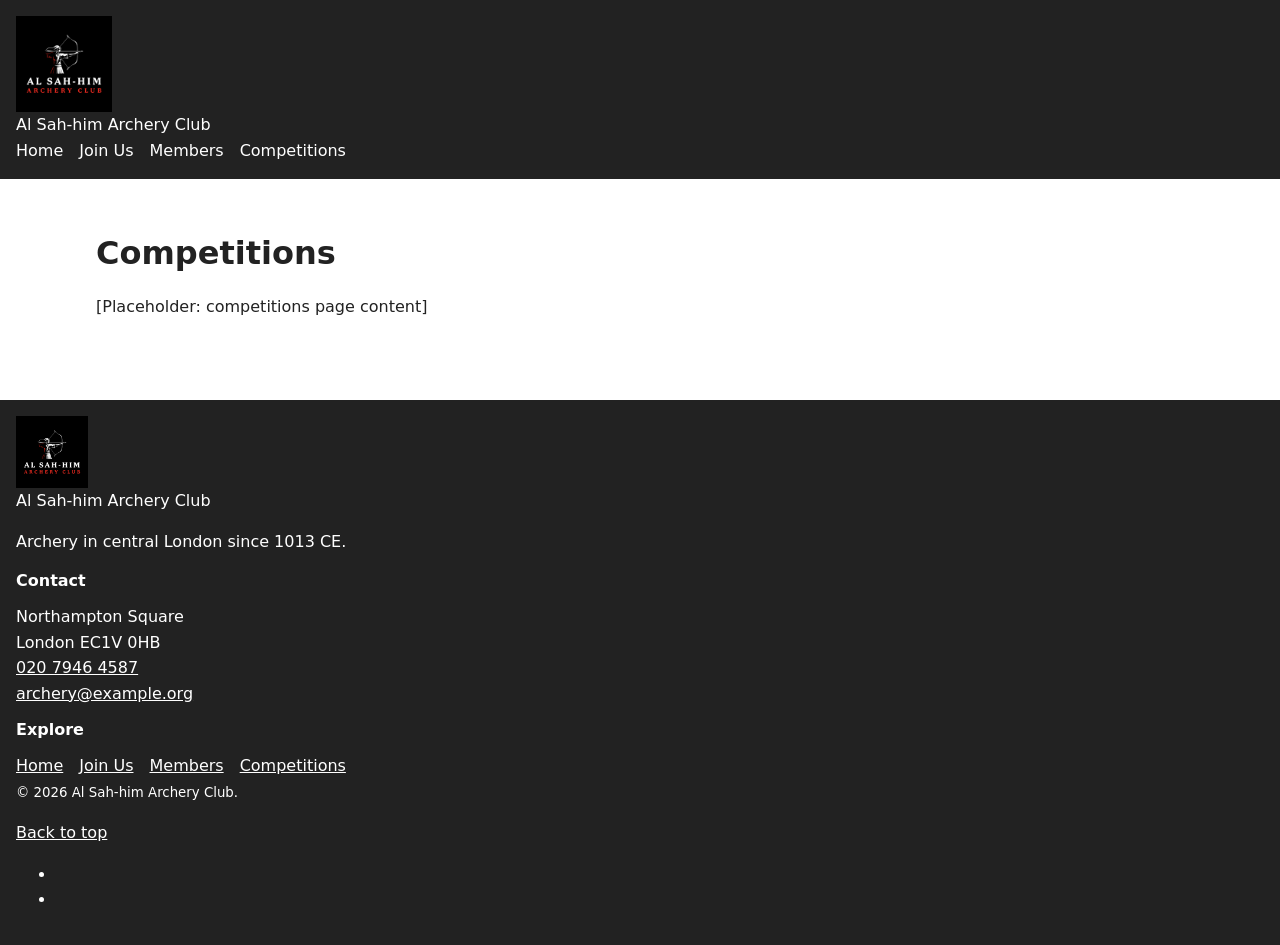
==== website/competitions.html @ 2af53552 "navbar" ====
﻿<!DOCTYPE html>
<html lang="en-GB">
<head>
  <meta charset="UTF-8">
  <meta name="viewport" content="width=device-width, initial-scale=1.0">
  <meta name="description" content="Competitions at Al Sah-him Archery Club for visiting clubs: upcoming fixtures, entry details and travel information for our central London range.">
  <title>Competitions | Al Sah-him Archery Club</title>
  <link rel="icon" type="image/png" href="assets/images/club-logo.png">
  <link rel="stylesheet" href="styles.css">
</head>
<body id="top">

  <a class="skip-link" href="#main">Skip to main content</a>

  <header class="site-header">
    <div class="header-inner">
      <a class="brand" href="index.html">
        <img class="brand-logo" src="assets/images/club-logo.png" alt="Al Sah-him Archery Club logo" width="96" height="96">
        <span class="brand-text">
          <span class="brand-name">Al Sah-him</span>
          <span class="brand-subtitle">Archery Club</span>
        </span>
      </a>
      <nav class="main-nav" aria-label="Main">
        <ul>
          <li><a href="index.html">Home</a></li>
          <li><a href="join.html">Join Us</a></li>
          <li><a href="members.html">Members</a></li>
          <li><a href="competitions.html" aria-current="page">Competitions</a></li>
        </ul>
      </nav>
    </div>
  </header>

  <main id="main" tabindex="-1">
    <h1>Competitions</h1>
    <p>[Placeholder: competitions page content]</p>
  </main>

  <footer class="site-footer">
    <div class="footer-inner">
      <div class="footer-brand">
        <img src="assets/images/club-logo.png" alt="" width="72" height="72" loading="lazy">
        <p class="footer-name">Al Sah-him Archery Club</p>
        <p>Archery in central London since 1013 CE.</p>
      </div>
      <div class="footer-contact">
        <h2>Contact</h2>
        <address>
          Northampton Square<br>
          London EC1V 0HB<br>
          <a href="tel:+442079464587">020 7946 4587</a><br>
          <a href="mailto:archery@example.org">archery@example.org</a>
        </address>
      </div>
      <nav class="footer-nav" aria-label="Footer">
        <h2>Explore</h2>
        <ul>
          <li><a href="index.html">Home</a></li>
          <li><a href="join.html">Join Us</a></li>
          <li><a href="members.html">Members</a></li>
          <li><a href="competitions.html" aria-current="page">Competitions</a></li>
        </ul>
      </nav>
    </div>
    <div class="footer-bottom">
      <p><small>&copy; 2026 Al Sah-him Archery Club.</small></p>
      <a class="back-to-top" href="#top">Back to top <i class="fa-solid fa-arrow-up" aria-hidden="true"></i></a>
      <ul class="social-links" aria-label="Social media">
        <li><a href="https://www.facebook.com/AlSah-himArchery" aria-label="Al Sah-him Archery Club on Facebook"><i class="fa-brands fa-facebook-f" aria-hidden="true"></i></a></li>
        <li><a href="https://x.com/AlSah-himArchery" aria-label="Al Sah-him Archery Club on X"><i class="fa-brands fa-x-twitter" aria-hidden="true"></i></a></li>
      </ul>
    </div>
  </footer>

</body>
</html>
---- website/styles.css ----
﻿/* Basic structure styles. The full colour scheme and components come later. */

*,
*::before,
*::after {
  box-sizing: border-box;
}

body {
  margin: 0;
  background-color: #ffffff;
  color: #222222;
  font-family: system-ui, -apple-system, "Segoe UI", sans-serif;
  line-height: 1.6;
}

img,
picture {
  display: block;
  max-width: 100%;
}

img {
  height: auto;
}

a {
  color: #0b57d0;
}

a:hover {
  color: #083f99;
}

header {
  padding: 1rem;
  background-color: #222222;
  color: #ffffff;
}

header a {
  color: #ffffff;
  text-decoration: none;
}

header a:hover {
  color: #ffd166;
}

nav ul {
  display: flex;
  flex-wrap: wrap;
  gap: 1rem;
  margin: 0;
  padding: 0;
  list-style: none;
}

main {
  max-width: 70rem;
  margin: 0 auto;
  padding: 2rem 1rem;
}

h1,
h2,
h3 {
  line-height: 1.25;
}

p {
  margin: 0 0 1rem;
}

section {
  margin-bottom: 2.5rem;
}

figure {
  margin: 0;
}

figcaption {
  color: #555555;
  font-size: 0.9rem;
}

table {
  width: 100%;
  min-width: 34rem;
  margin-bottom: 1rem;
  border-collapse: collapse;
}

caption {
  padding: 0.5rem 0;
  text-align: left;
  font-weight: 700;
}

th,
td {
  padding: 0.5rem;
  border: 1px solid #bbbbbb;
  text-align: left;
  vertical-align: top;
}

thead th {
  background-color: #eeeeee;
}

.table-scroll {
  overflow-x: auto;
}

form {
  max-width: 45rem;
}

fieldset {
  margin: 0 0 1rem;
  padding: 1rem;
  border: 1px solid #bbbbbb;
}

legend {
  font-weight: 700;
}

label {
  display: block;
  margin-bottom: 0.25rem;
  font-weight: 600;
}

input,
select,
textarea {
  width: 100%;
  padding: 0.5rem;
  border: 1px solid #888888;
  font: inherit;
}

input[type="radio"],
input[type="checkbox"] {
  width: auto;
}

button {
  padding: 0.6rem 1rem;
  font: inherit;
  cursor: pointer;
}

address {
  font-style: normal;
}

footer {
  margin-top: 2rem;
  padding: 1rem;
  background-color: #222222;
  color: #ffffff;
}

footer a {
  color: #ffffff;
}

footer h2 {
  font-size: 1rem;
}

.skip-link {
  position: absolute;
  left: -9999px;
}

.skip-link:focus {
  top: 1rem;
  left: 1rem;
  z-index: 10;
  padding: 0.5rem;
  background-color: #ffffff;
  color: #222222;
}
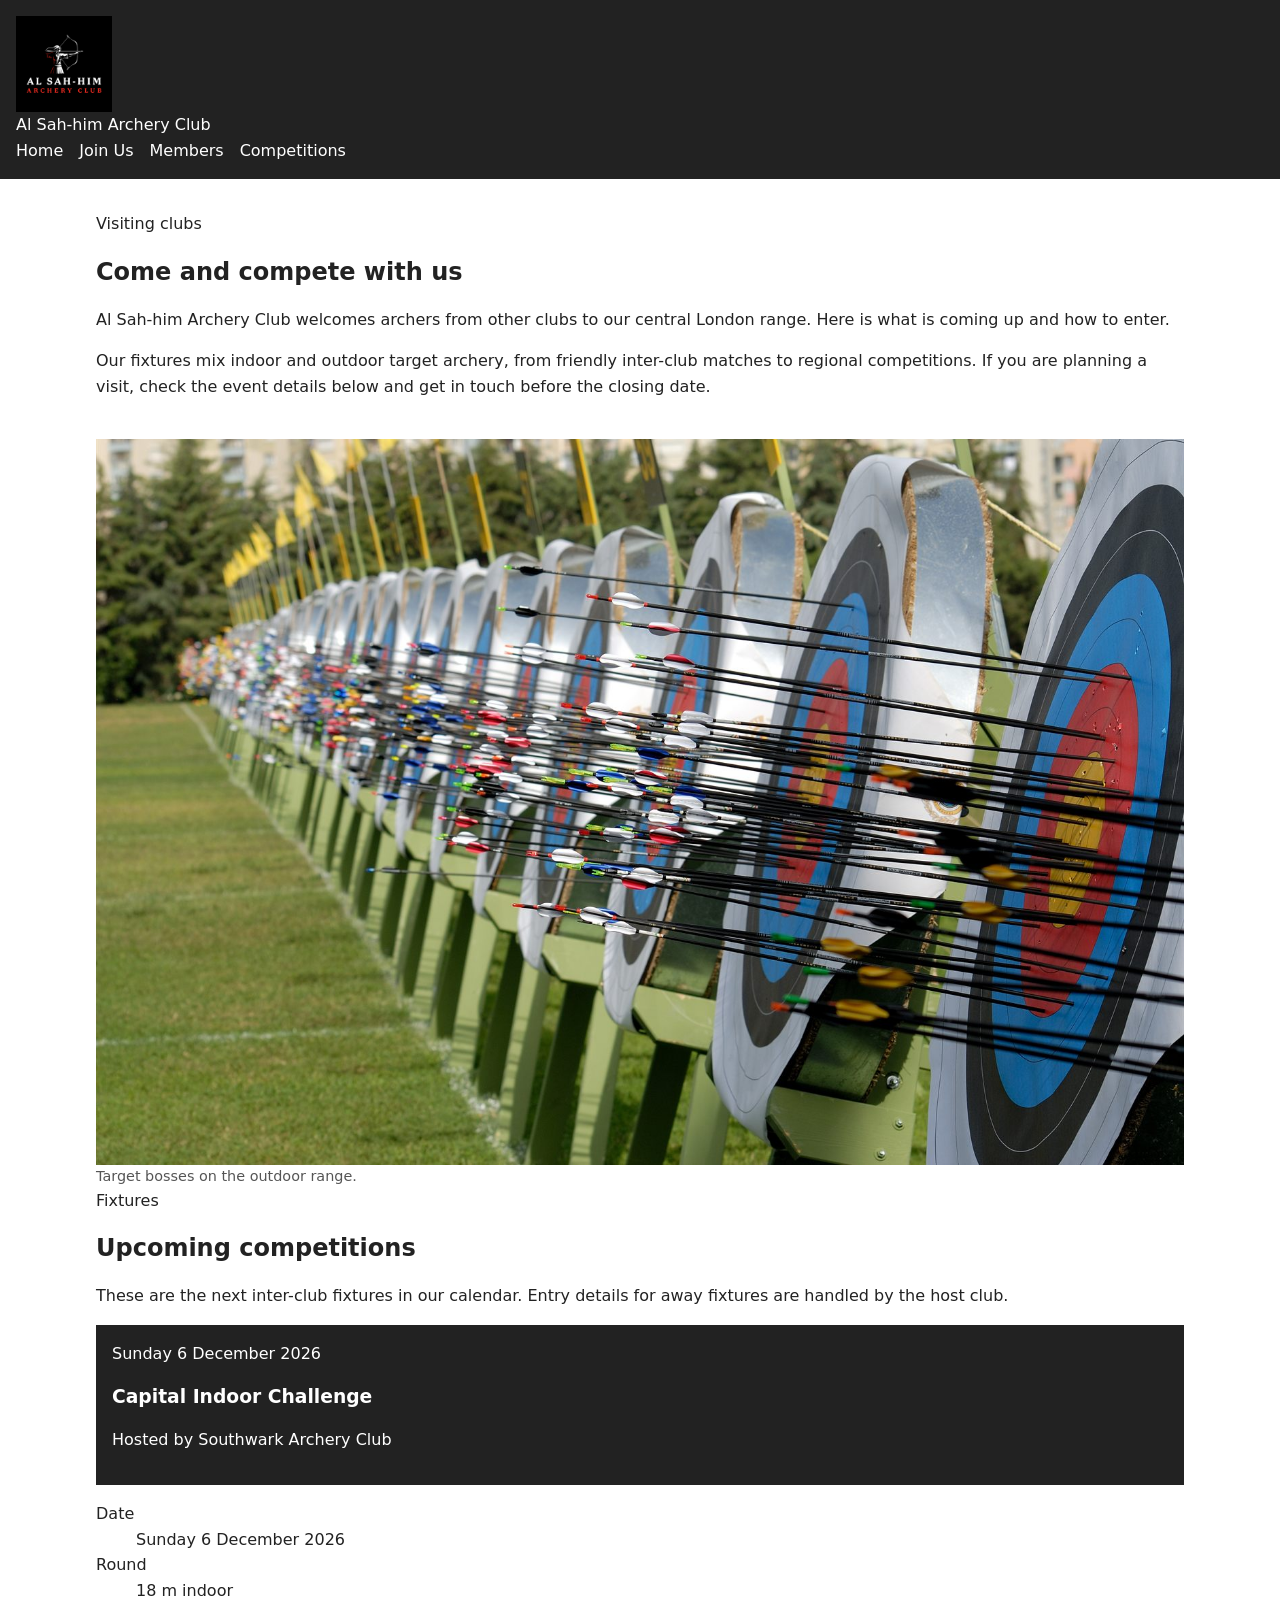
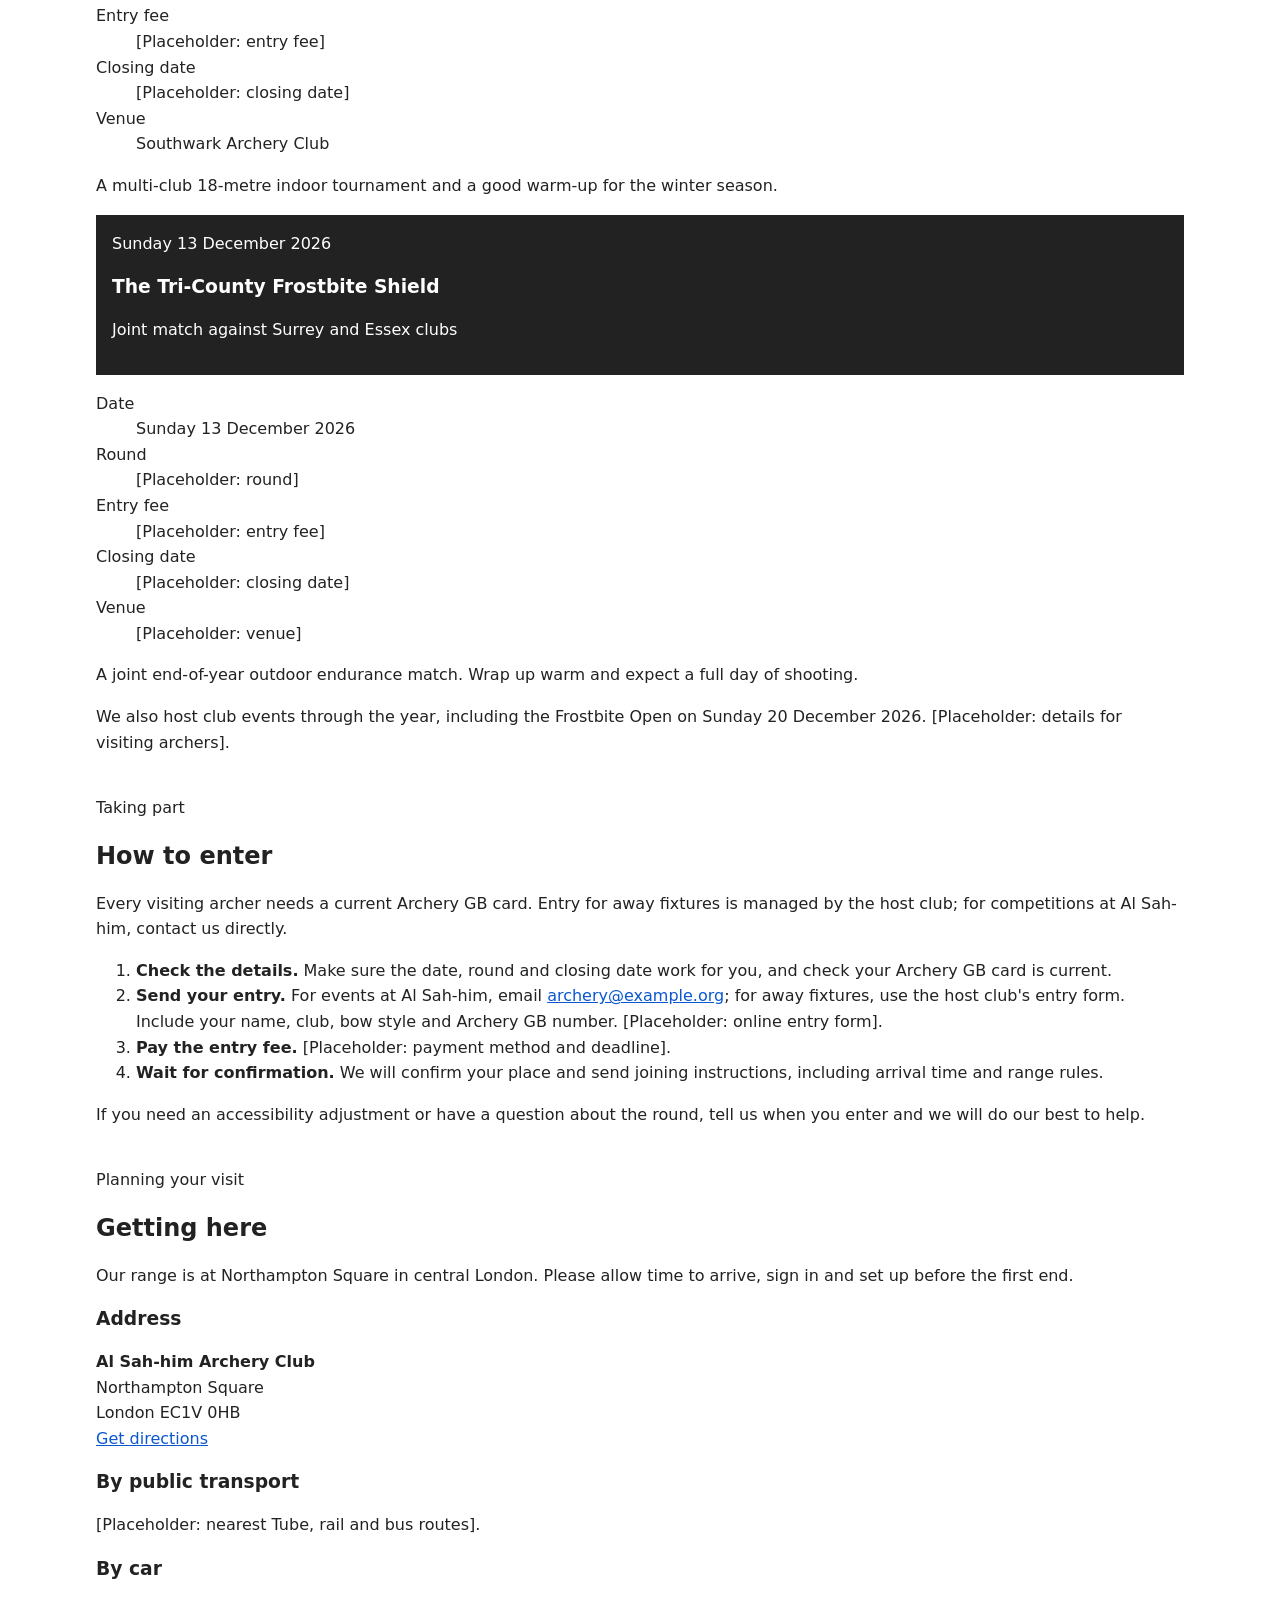
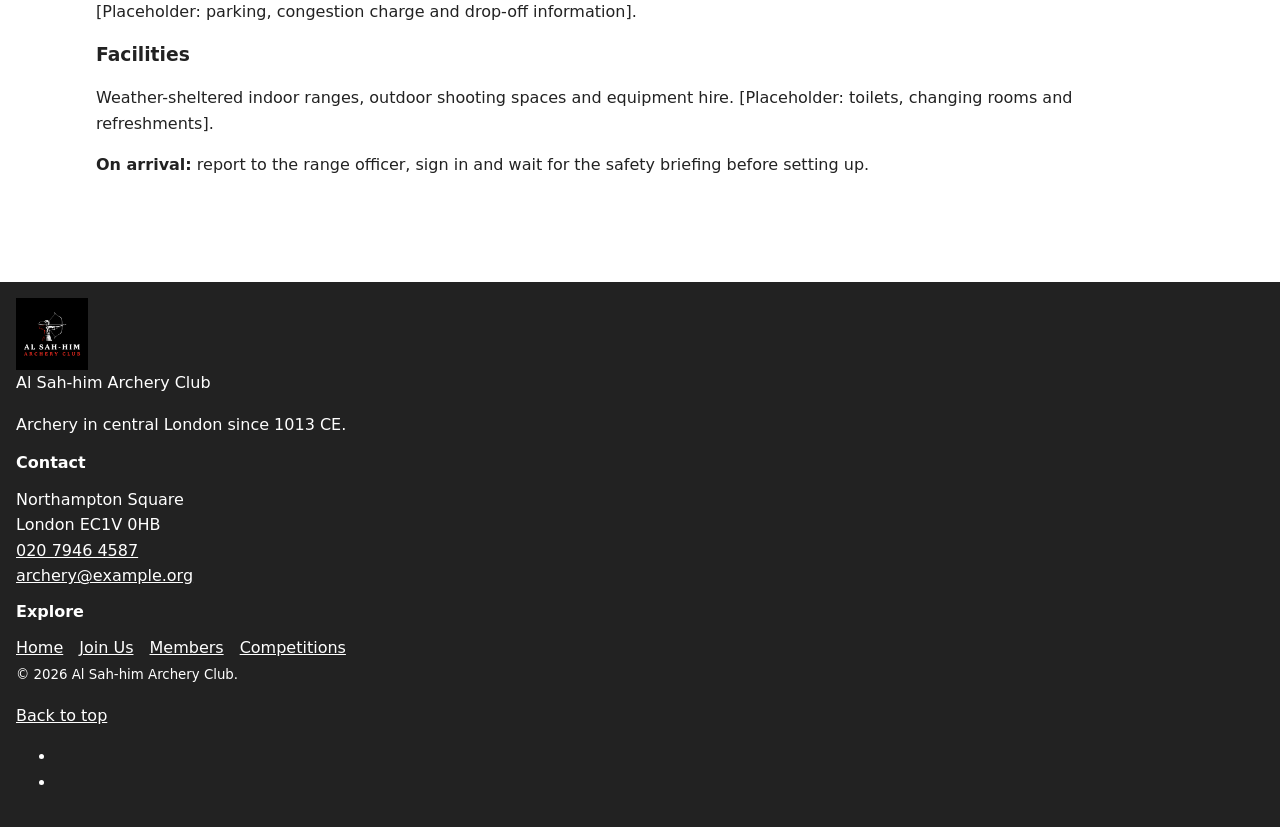
==== commit f0ddafe6: "added competitions page" ====
--- a/website/competitions.html
+++ b/website/competitions.html
@@ -33,8 +33,143 @@
   </header>
 
   <main id="main" tabindex="-1">
-    <h1>Competitions</h1>
-    <p>[Placeholder: competitions page content]</p>
+
+    <section class="page-intro" aria-labelledby="competitions-title">
+      <p class="eyebrow">Visiting clubs</p>
+      <h1 id="competitions-title">Come and compete with us</h1>
+      <p class="lead">Al Sah-him Archery Club welcomes archers from other clubs to our central London range. Here is what is coming up and how to enter.</p>
+      <p>Our fixtures mix indoor and outdoor target archery, from friendly inter-club matches to regional competitions. If you are planning a visit, check the event details below and get in touch before the closing date.</p>
+    </section>
+
+    <figure class="page-figure">
+      <img src="assets/images/target-line-800.jpg"
+           srcset="assets/images/target-line-800.jpg 800w,
+                   assets/images/target-line-1600.jpg 1600w"
+           sizes="(min-width: 60rem) 70vw, 100vw"
+           alt="A long line of outdoor target bosses filled with arrows"
+           width="1600" height="1067" loading="lazy" decoding="async">
+      <figcaption>Target bosses on the outdoor range.</figcaption>
+    </figure>
+
+    <section class="events" aria-labelledby="fixtures-title">
+      <div class="section-heading">
+        <p class="eyebrow">Fixtures</p>
+        <h2 id="fixtures-title">Upcoming competitions</h2>
+        <p>These are the next inter-club fixtures in our calendar. Entry details for away fixtures are handled by the host club.</p>
+      </div>
+
+      <article class="event">
+        <header class="event-header">
+          <p class="event-date"><time datetime="2026-12-06">Sunday 6 December 2026</time></p>
+          <h3>Capital Indoor Challenge</h3>
+          <p class="event-host">Hosted by Southwark Archery Club</p>
+        </header>
+        <dl class="event-details">
+          <div>
+            <dt>Date</dt>
+            <dd><time datetime="2026-12-06">Sunday 6 December 2026</time></dd>
+          </div>
+          <div>
+            <dt>Round</dt>
+            <dd>18&nbsp;m indoor</dd>
+          </div>
+          <div>
+            <dt>Entry fee</dt>
+            <dd>[Placeholder: entry fee]</dd>
+          </div>
+          <div>
+            <dt>Closing date</dt>
+            <dd>[Placeholder: closing date]</dd>
+          </div>
+          <div>
+            <dt>Venue</dt>
+            <dd>Southwark Archery Club</dd>
+          </div>
+        </dl>
+        <p>A multi-club 18-metre indoor tournament and a good warm-up for the winter season.</p>
+      </article>
+
+      <article class="event">
+        <header class="event-header">
+          <p class="event-date"><time datetime="2026-12-13">Sunday 13 December 2026</time></p>
+          <h3>The Tri-County Frostbite Shield</h3>
+          <p class="event-host">Joint match against Surrey and Essex clubs</p>
+        </header>
+        <dl class="event-details">
+          <div>
+            <dt>Date</dt>
+            <dd><time datetime="2026-12-13">Sunday 13 December 2026</time></dd>
+          </div>
+          <div>
+            <dt>Round</dt>
+            <dd>[Placeholder: round]</dd>
+          </div>
+          <div>
+            <dt>Entry fee</dt>
+            <dd>[Placeholder: entry fee]</dd>
+          </div>
+          <div>
+            <dt>Closing date</dt>
+            <dd>[Placeholder: closing date]</dd>
+          </div>
+          <div>
+            <dt>Venue</dt>
+            <dd>[Placeholder: venue]</dd>
+          </div>
+        </dl>
+        <p>A joint end-of-year outdoor endurance match. Wrap up warm and expect a full day of shooting.</p>
+      </article>
+
+      <p class="note">We also host club events through the year, including the Frostbite Open on <time datetime="2026-12-20">Sunday 20 December 2026</time>. [Placeholder: details for visiting archers].</p>
+    </section>
+
+    <section class="enter" aria-labelledby="enter-title">
+      <div class="section-heading">
+        <p class="eyebrow">Taking part</p>
+        <h2 id="enter-title">How to enter</h2>
+        <p>Every visiting archer needs a current Archery GB card. Entry for away fixtures is managed by the host club; for competitions at Al Sah-him, contact us directly.</p>
+      </div>
+      <ol class="steps">
+        <li><strong>Check the details.</strong> Make sure the date, round and closing date work for you, and check your Archery GB card is current.</li>
+        <li><strong>Send your entry.</strong> For events at Al Sah-him, email <a href="mailto:archery@example.org">archery@example.org</a>; for away fixtures, use the host club's entry form. Include your name, club, bow style and Archery GB number. [Placeholder: online entry form].</li>
+        <li><strong>Pay the entry fee.</strong> [Placeholder: payment method and deadline].</li>
+        <li><strong>Wait for confirmation.</strong> We will confirm your place and send joining instructions, including arrival time and range rules.</li>
+      </ol>
+      <p>If you need an accessibility adjustment or have a question about the round, tell us when you enter and we will do our best to help.</p>
+    </section>
+
+    <section class="getting-here" aria-labelledby="visit-title">
+      <div class="section-heading">
+        <p class="eyebrow">Planning your visit</p>
+        <h2 id="visit-title">Getting here</h2>
+        <p>Our range is at Northampton Square in central London. Please allow time to arrive, sign in and set up before the first end.</p>
+      </div>
+      <div class="visit-grid">
+        <div class="visit-address">
+          <h3>Address</h3>
+          <address>
+            <strong>Al Sah-him Archery Club</strong><br>
+            Northampton Square<br>
+            London EC1V 0HB
+          </address>
+          <p><a class="button button-secondary" href="https://www.google.com/maps/search/?api=1&amp;query=Northampton+Square+London+EC1V+0HB">Get directions</a></p>
+        </div>
+        <div class="visit-item">
+          <h3>By public transport</h3>
+          <p>[Placeholder: nearest Tube, rail and bus routes].</p>
+        </div>
+        <div class="visit-item">
+          <h3>By car</h3>
+          <p>[Placeholder: parking, congestion charge and drop-off information].</p>
+        </div>
+        <div class="visit-item">
+          <h3>Facilities</h3>
+          <p>Weather-sheltered indoor ranges, outdoor shooting spaces and equipment hire. [Placeholder: toilets, changing rooms and refreshments].</p>
+        </div>
+      </div>
+      <p><strong>On arrival:</strong> report to the range officer, sign in and wait for the safety briefing before setting up.</p>
+    </section>
+
   </main>
 
   <footer class="site-footer">
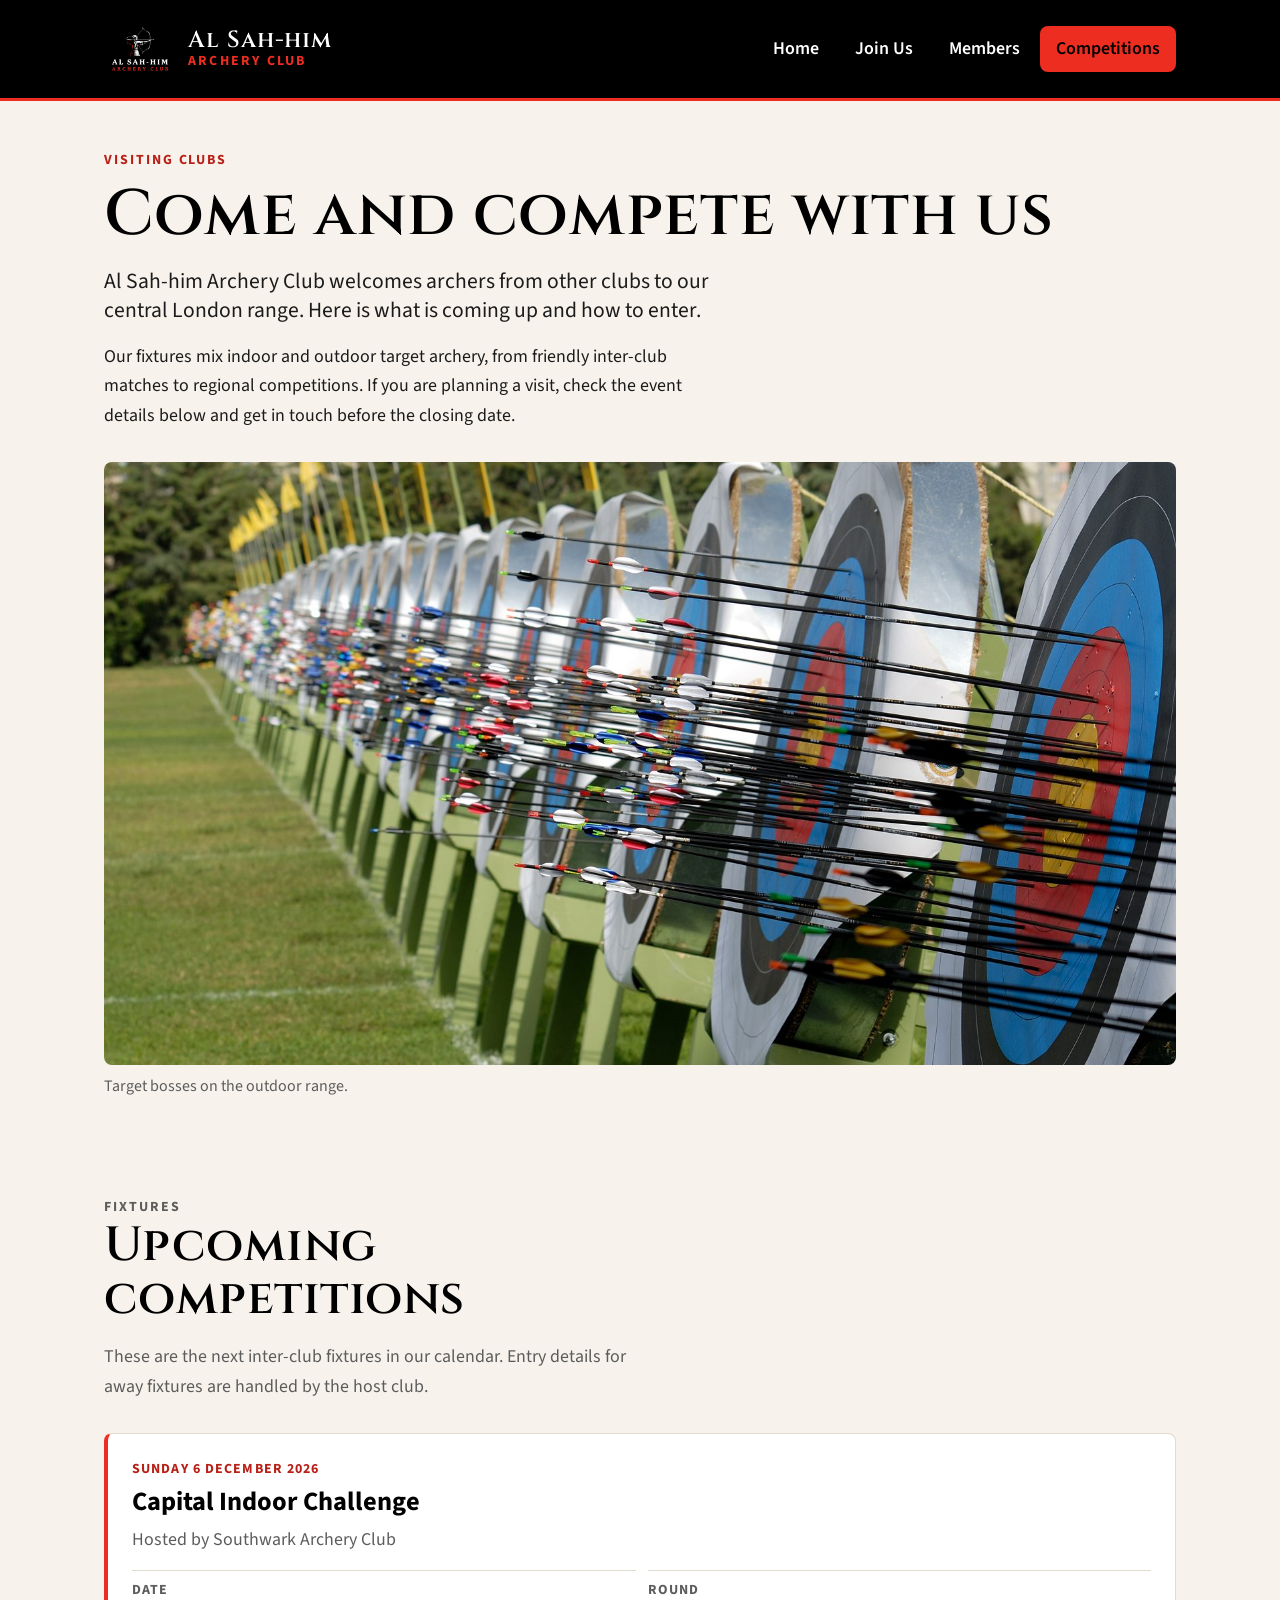
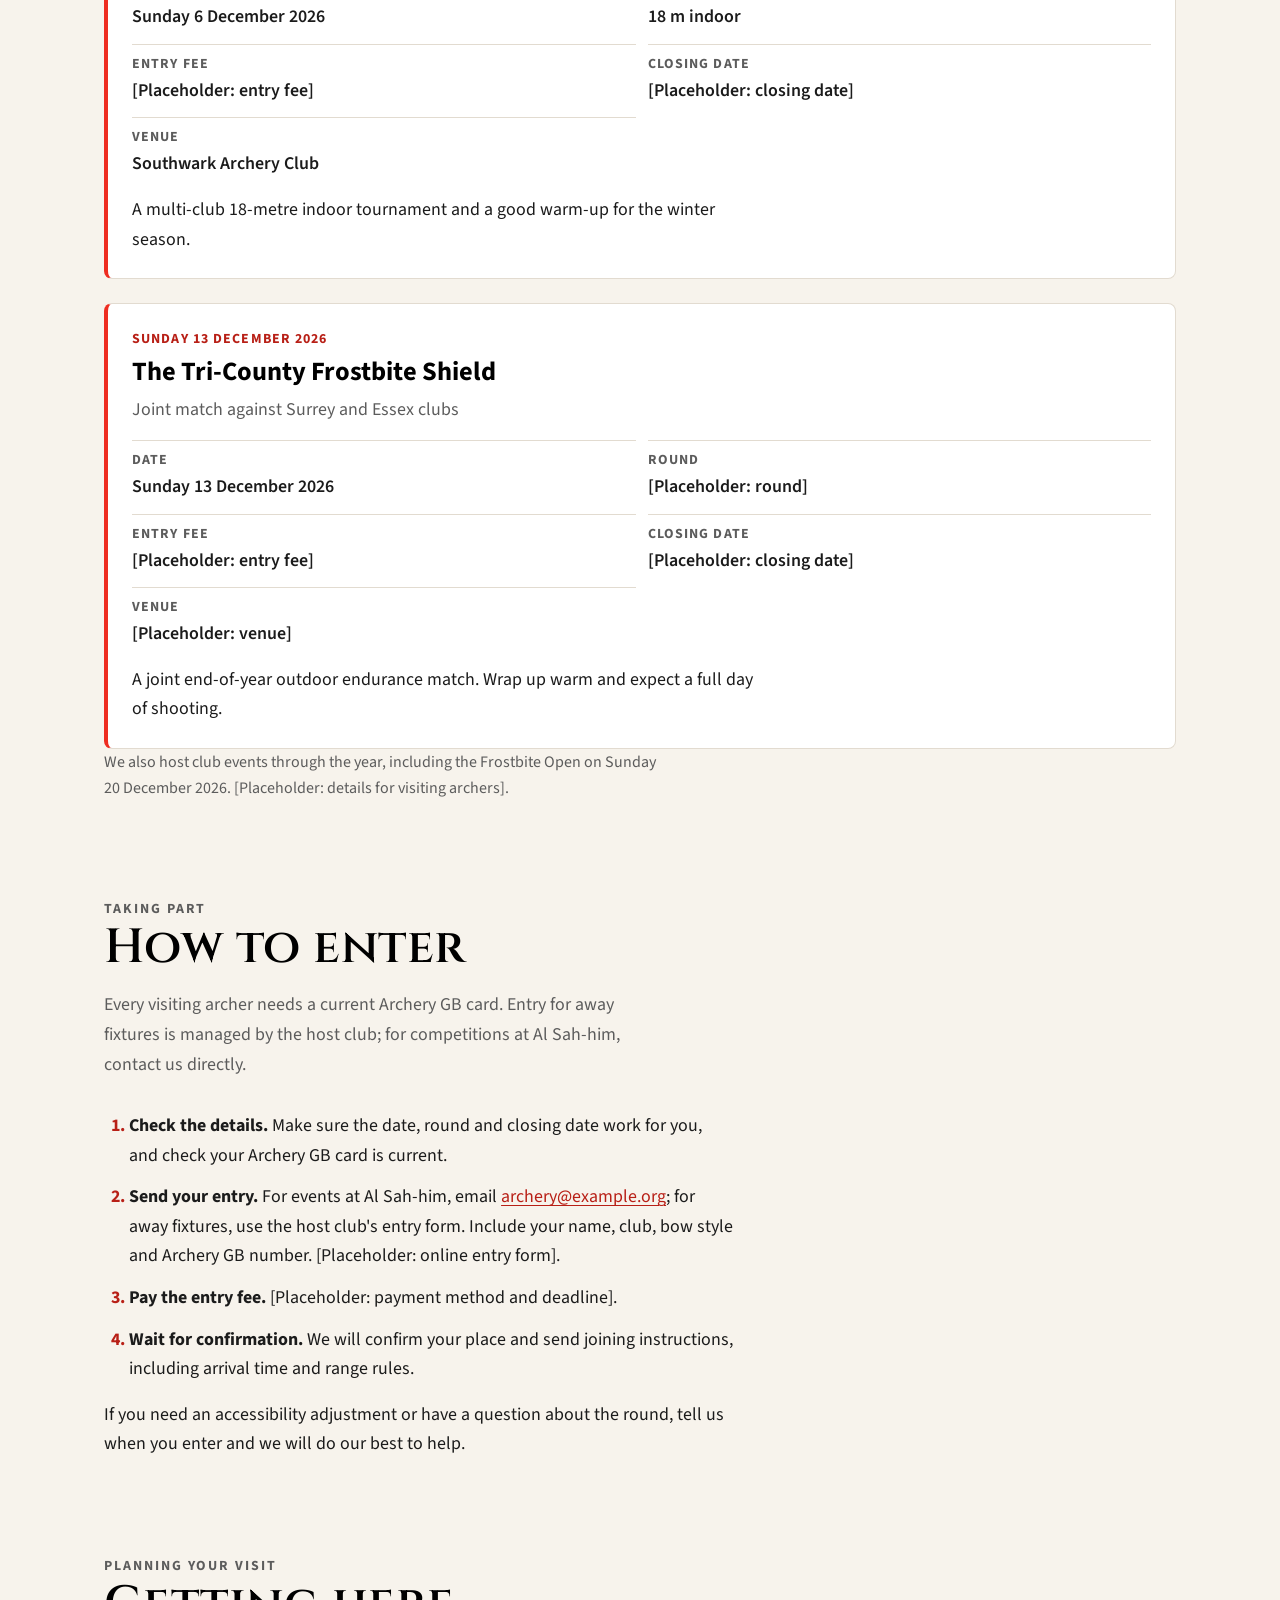
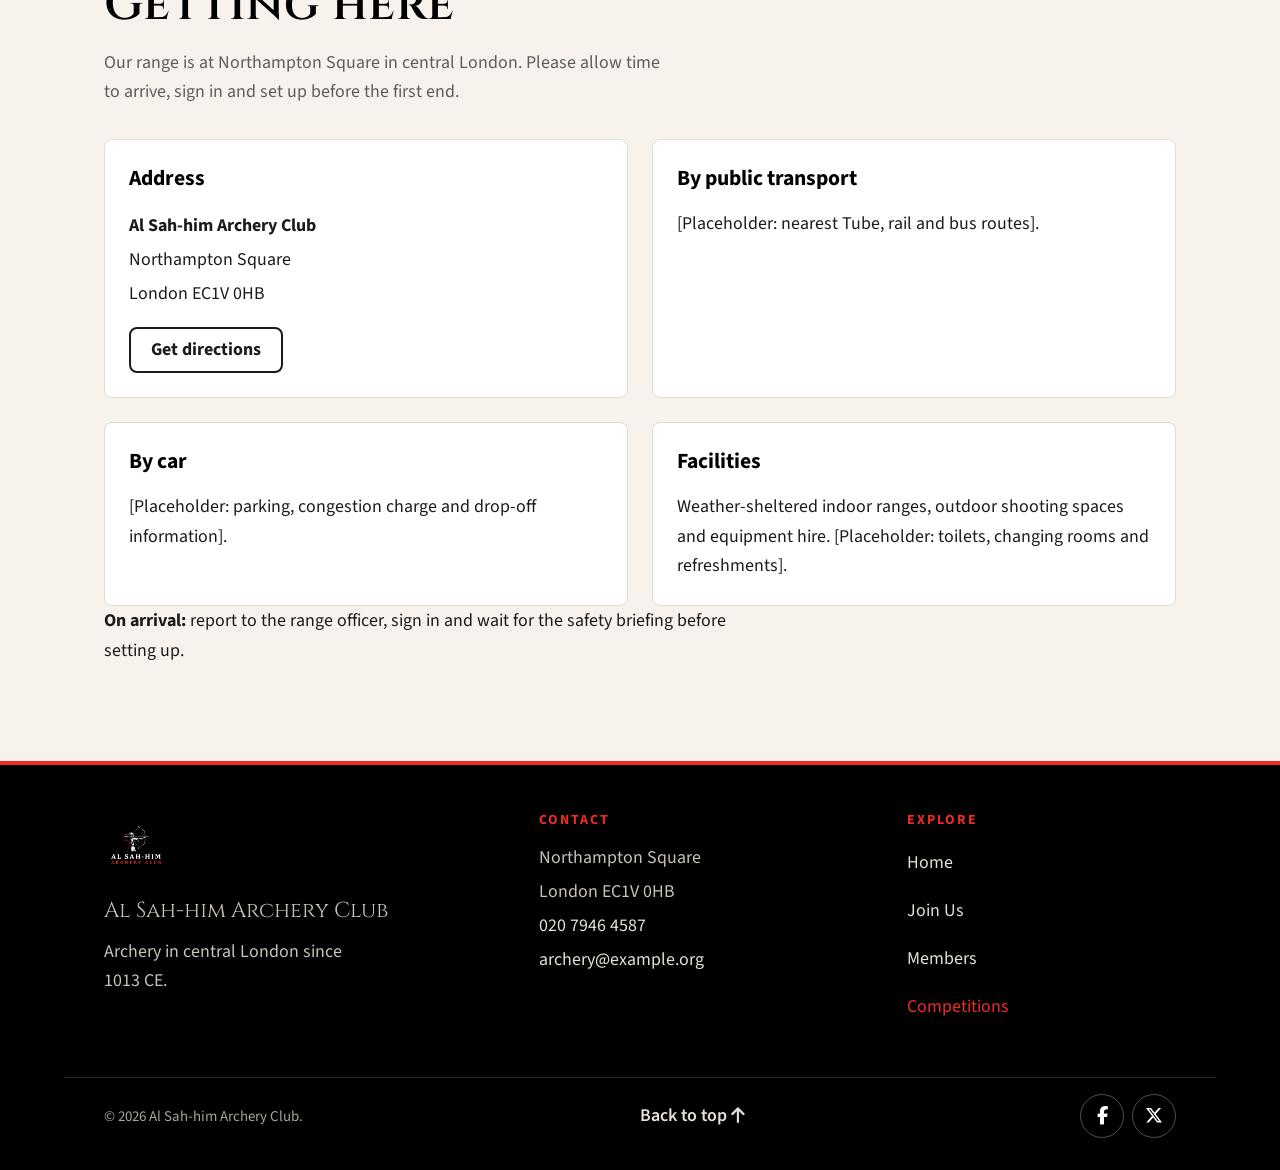
==== commit f7a9161c: "final touches" ====
--- a/website/competitions.html
+++ b/website/competitions.html
@@ -1,11 +1,16 @@
-﻿<!DOCTYPE html>
+<!DOCTYPE html>
 <html lang="en-GB">
 <head>
   <meta charset="UTF-8">
   <meta name="viewport" content="width=device-width, initial-scale=1.0">
+  <meta name="theme-color" content="#000000">
   <meta name="description" content="Competitions at Al Sah-him Archery Club for visiting clubs: upcoming fixtures, entry details and travel information for our central London range.">
   <title>Competitions | Al Sah-him Archery Club</title>
   <link rel="icon" type="image/png" href="assets/images/club-logo.png">
+  <link rel="preconnect" href="https://fonts.googleapis.com">
+  <link rel="preconnect" href="https://fonts.gstatic.com" crossorigin>
+  <link rel="stylesheet" href="https://fonts.googleapis.com/css2?family=Cinzel:wght@500;600;700&amp;family=Source+Sans+3:ital,wght@0,400;0,600;0,700;1,400&amp;display=swap">
+  <link rel="stylesheet" href="https://cdnjs.cloudflare.com/ajax/libs/font-awesome/6.7.2/css/all.min.css">
   <link rel="stylesheet" href="styles.css">
 </head>
 <body id="top">
@@ -210,4 +215,3 @@
 
 </body>
 </html>
-
--- a/website/styles.css
+++ b/website/styles.css
@@ -1,4 +1,88 @@
-﻿/* Basic structure styles. The full colour scheme and components come later. */
+/* ==========================================================================
+   Al Sah-him Archery Club - main stylesheet
+   --------------------------------------------------------------------------
+   1. Custom properties
+   2. Base
+   3. Typography
+   4. Layout
+   5. Components
+   6. Utilities
+   7. Media queries
+   8. Reduced motion
+   ========================================================================== */
+
+/* 1. Custom properties ----------------------------------------------------- */
+
+:root {
+  /* Brand palette, taken from the club logo and information pack */
+  --brand-red: #ee2d21;
+  --brand-red-dark: #b81f16;
+  --brand-red-deep: #8f1710;
+  --brand-black: #000000;
+  --brand-ink: #1b1b1b;
+  --brand-cream: #f7f3ec;
+  --brand-white: #ffffff;
+  --brand-muted: #5c5c5c;
+  --brand-line: #e2dbd0;
+  --focus: #b45309;
+
+  /* Semantic colour roles */
+  --color-page: var(--brand-cream);
+  --color-surface: var(--brand-white);
+  --color-surface-soft: #fbf9f5;
+  --color-surface-muted: #f0ebe2;
+  --color-accent-soft: #fdeceb;
+  --color-text: var(--brand-ink);
+  --color-text-muted: var(--brand-muted);
+  --color-heading: var(--brand-black);
+  --color-link: var(--brand-red-dark);
+  --color-link-hover: var(--brand-red-deep);
+  --color-accent: var(--brand-red);
+  --color-accent-text: var(--brand-red-dark);
+  --color-border: var(--brand-line);
+  --color-border-strong: #8a8177;
+  --color-on-dark: var(--brand-white);
+  --color-on-dark-muted: #d8d2c8;
+
+  /* Fonts */
+  --font-display: "Cinzel", "Times New Roman", serif;
+  --font-body: "Source Sans 3", system-ui, -apple-system, "Segoe UI", sans-serif;
+
+  /* Fluid type scale */
+  --text-xs: clamp(0.78rem, 0.75rem + 0.15vw, 0.875rem);
+  --text-sm: clamp(0.9rem, 0.86rem + 0.2vw, 1rem);
+  --text-base: clamp(1rem, 0.96rem + 0.2vw, 1.125rem);
+  --text-lg: clamp(1.15rem, 1.05rem + 0.5vw, 1.35rem);
+  --text-xl: clamp(1.35rem, 1.2rem + 0.75vw, 1.65rem);
+  --text-3xl: clamp(2rem, 1.6rem + 2vw, 3rem);
+  --text-4xl: clamp(2.4rem, 1.8rem + 3vw, 4rem);
+
+  /* Line heights */
+  --leading-tight: 1.12;
+  --leading-snug: 1.35;
+  --leading-normal: 1.65;
+
+  /* Spacing scale */
+  --space-2xs: 0.25rem;
+  --space-xs: 0.5rem;
+  --space-sm: 0.75rem;
+  --space-md: 1rem;
+  --space-lg: 1.5rem;
+  --space-xl: 2rem;
+  --space-2xl: 3rem;
+  --space-3xl: clamp(3.5rem, 2.5rem + 5vw, 6rem);
+
+  /* Shape, width and shadows */
+  --radius-sm: 0.25rem;
+  --radius-md: 0.5rem;
+  --radius-lg: 0.75rem;
+  --shadow-card: 0 10px 30px rgba(0, 0, 0, 0.06);
+  --width-content: 72rem;
+  --width-narrow: 60rem;
+  --gutter: clamp(1rem, 4vw, 2.5rem);
+}
+
+/* 2. Base ----------------------------------------------------------------- */
 
 *,
 *::before,
@@ -6,12 +90,26 @@
   box-sizing: border-box;
 }
 
+html {
+  scroll-behavior: smooth;
+  -webkit-text-size-adjust: 100%;
+}
+
 body {
+  display: flex;
+  flex-direction: column;
+  min-height: 100vh;
   margin: 0;
-  background-color: #ffffff;
-  color: #222222;
-  font-family: system-ui, -apple-system, "Segoe UI", sans-serif;
-  line-height: 1.6;
+  overflow-wrap: break-word;
+  background-color: var(--color-page);
+  color: var(--color-text);
+  font-family: var(--font-body);
+  font-size: var(--text-base);
+  line-height: var(--leading-normal);
+}
+
+main {
+  flex: 1;
 }
 
 img,
@@ -24,165 +122,1491 @@
   height: auto;
 }
 
+button,
+input,
+select,
+textarea {
+  font: inherit;
+  color: inherit;
+}
+
+button {
+  cursor: pointer;
+}
+
+figure {
+  margin: 0;
+}
+
+address {
+  font-style: normal;
+}
+
+table {
+  border-collapse: collapse;
+}
+
+
+
+/* 3. Typography ----------------------------------------------------------- */
+
+h1,
+h2,
+h3,
+h4 {
+  margin: 0 0 var(--space-md);
+  color: var(--color-heading);
+  line-height: var(--leading-tight);
+  text-wrap: balance;
+}
+
+h1,
+h2 {
+  font-family: var(--font-display);
+  font-weight: 600;
+  letter-spacing: 0.01em;
+}
+
+h1 {
+  font-size: var(--text-4xl);
+}
+
+h2 {
+  font-size: var(--text-3xl);
+}
+
+h3 {
+  font-size: var(--text-xl);
+  font-weight: 700;
+  line-height: var(--leading-snug);
+}
+
+h4 {
+  font-size: var(--text-lg);
+  font-weight: 700;
+}
+
+p {
+  max-width: 70ch;
+  margin: 0 0 var(--space-md);
+}
+
+p:last-child {
+  margin-bottom: 0;
+}
+
+strong {
+  font-weight: 700;
+}
+
+em {
+  font-style: italic;
+}
+
 a {
-  color: #0b57d0;
+  color: var(--color-link);
+  text-decoration: underline;
+  text-decoration-thickness: 0.08em;
+  text-underline-offset: 0.18em;
+  transition: color 0.2s ease;
 }
 
 a:hover {
-  color: #083f99;
-}
-
-header {
-  padding: 1rem;
-  background-color: #222222;
-  color: #ffffff;
-}
-
-header a {
-  color: #ffffff;
+  color: var(--color-link-hover);
+  text-decoration-thickness: 0.14em;
+}
+
+a:focus-visible,
+button:focus-visible,
+input:focus-visible,
+select:focus-visible,
+textarea:focus-visible {
+  outline: 3px solid var(--focus);
+  outline-offset: 3px;
+}
+
+ul,
+ol {
+  margin: 0 0 var(--space-md);
+  padding-left: 1.4em;
+}
+
+li + li {
+  margin-top: var(--space-2xs);
+}
+
+blockquote {
+  margin: 0;
+}
+
+figcaption {
+  margin-top: var(--space-xs);
+  color: var(--color-text-muted);
+  font-size: var(--text-sm);
+}
+
+abbr[title] {
+  text-decoration: underline dotted;
+  text-underline-offset: 0.15em;
+  cursor: help;
+}
+
+::placeholder {
+  color: var(--color-text-muted);
+  opacity: 1;
+}
+
+::selection {
+  background-color: var(--color-accent);
+  color: var(--brand-black);
+}
+
+/* 4. Layout --------------------------------------------------------------- */
+
+.header-inner,
+.footer-inner,
+.footer-bottom {
+  width: 100%;
+  max-width: var(--width-content);
+  margin-inline: auto;
+  padding-inline: var(--gutter);
+}
+
+/* Header and main navigation */
+.site-header {
+  border-bottom: 3px solid var(--color-accent);
+  background-color: var(--brand-black);
+  color: var(--color-on-dark);
+}
+
+.header-inner {
+  display: flex;
+  flex-direction: column;
+  gap: var(--space-md);
+  padding-block: var(--space-md);
+}
+
+.brand {
+  display: flex;
+  align-items: center;
+  gap: var(--space-sm);
+  color: var(--color-on-dark);
   text-decoration: none;
 }
 
-header a:hover {
-  color: #ffd166;
-}
-
-nav ul {
+.brand:hover {
+  color: var(--color-on-dark);
+  text-decoration: none;
+}
+
+.brand-logo {
+  flex-shrink: 0;
+  width: 56px;
+}
+
+.brand-text {
   display: flex;
-  flex-wrap: wrap;
-  gap: 1rem;
+  flex-direction: column;
+  line-height: 1.1;
+}
+
+.brand-name {
+  color: var(--color-on-dark);
+  font-family: var(--font-display);
+  font-size: 1.2rem;
+  font-weight: 600;
+  letter-spacing: 0.04em;
+}
+
+.brand:hover .brand-name {
+  color: var(--brand-red);
+}
+
+.brand-subtitle {
+  color: var(--brand-red);
+  font-size: var(--text-xs);
+  font-weight: 700;
+  letter-spacing: 0.16em;
+  text-transform: uppercase;
+}
+
+.main-nav ul {
+  display: grid;
+  grid-template-columns: repeat(2, minmax(0, 1fr));
+  gap: var(--space-2xs);
   margin: 0;
   padding: 0;
   list-style: none;
 }
 
+.main-nav li + li {
+  margin-top: 0;
+}
+
+.main-nav a {
+  display: flex;
+  align-items: center;
+  justify-content: center;
+  min-height: 44px;
+  padding: 0.5rem 0.75rem;
+  border-radius: var(--radius-md);
+  color: var(--color-on-dark);
+  font-weight: 600;
+  text-decoration: none;
+  transition: background-color 0.2s ease, color 0.2s ease;
+}
+
+.main-nav a:hover {
+  background-color: rgba(255, 255, 255, 0.1);
+  color: var(--color-on-dark);
+  text-decoration: none;
+}
+
+.main-nav a[aria-current="page"] {
+  background-color: var(--color-accent);
+  color: var(--brand-black);
+}
+
+/* Main content container and vertical rhythm */
 main {
-  max-width: 70rem;
-  margin: 0 auto;
-  padding: 2rem 1rem;
-}
-
-h1,
-h2,
-h3 {
-  line-height: 1.25;
-}
-
-p {
-  margin: 0 0 1rem;
-}
-
-section {
-  margin-bottom: 2.5rem;
-}
-
-figure {
+  width: 100%;
+  max-width: var(--width-content);
+  margin-inline: auto;
+  padding: var(--space-xl) var(--gutter) var(--space-3xl);
+}
+
+main > section {
+  margin-top: var(--space-3xl);
+}
+
+main > section:first-child {
+  margin-top: 0;
+}
+
+main > figure {
+  margin-top: var(--space-xl);
+}
+
+main > aside {
+  margin-top: var(--space-3xl);
+}
+
+.section-heading {
+  max-width: 62ch;
+  margin-bottom: var(--space-xl);
+}
+
+.section-heading p {
+  margin-bottom: 0;
+  color: var(--color-text-muted);
+}
+
+.page-intro {
+  max-width: var(--width-narrow);
+}
+
+/* Footer */
+.site-footer {
+  border-top: 4px solid var(--color-accent);
+  background-color: var(--brand-black);
+  color: var(--color-on-dark);
+}
+
+.footer-inner {
+  display: grid;
+  gap: var(--space-xl);
+  padding-block: var(--space-2xl);
+}
+
+.footer-brand img {
+  width: 64px;
+  margin-bottom: var(--space-md);
+}
+
+.footer-name {
+  margin-bottom: var(--space-xs);
+  color: var(--color-on-dark);
+  font-family: var(--font-display);
+  font-size: var(--text-lg);
+}
+
+.footer-brand p {
+  max-width: 30ch;
+  color: #c9c2b8;
+}
+
+.footer-contact h2,
+.footer-nav h2 {
+  margin-bottom: var(--space-sm);
+  color: var(--brand-red);
+  font-family: var(--font-body);
+  font-size: var(--text-xs);
+  font-weight: 700;
+  letter-spacing: 0.14em;
+  text-transform: uppercase;
+}
+
+.footer-contact address {
+  color: #c9c2b8;
+  line-height: 1.9;
+}
+
+.footer-contact a,
+.footer-nav a {
+  color: #e6e1d8;
+  text-decoration: none;
+}
+
+.footer-contact a:hover,
+.footer-nav a:hover {
+  color: var(--brand-red);
+  text-decoration: underline;
+}
+
+.footer-nav ul {
   margin: 0;
-}
-
-figcaption {
-  color: #555555;
-  font-size: 0.9rem;
-}
-
-table {
+  padding: 0;
+  list-style: none;
+}
+
+.footer-nav li + li {
+  margin-top: var(--space-2xs);
+}
+
+.footer-nav a {
+  display: inline-flex;
+  align-items: center;
+  min-height: 44px;
+}
+
+.footer-nav a[aria-current="page"] {
+  color: var(--brand-red);
+}
+
+.footer-bottom {
+  display: flex;
+  flex-direction: column;
+  align-items: flex-start;
+  gap: var(--space-sm);
+  padding-block: var(--space-md) var(--space-xl);
+  border-top: 1px solid rgba(255, 255, 255, 0.15);
+}
+
+.footer-bottom p {
+  margin: 0;
+}
+
+.footer-bottom small {
+  color: #a8a29a;
+}
+
+/* 5. Components ----------------------------------------------------------- */
+
+/* Buttons and text links */
+.button {
+  display: inline-flex;
+  align-items: center;
+  justify-content: center;
+  gap: var(--space-xs);
+  min-height: 44px;
+  padding: 0.65rem 1.25rem;
+  border: 2px solid transparent;
+  border-radius: var(--radius-md);
+  font-weight: 700;
+  line-height: 1.2;
+  text-decoration: none;
+  transition: background-color 0.2s ease, border-color 0.2s ease, color 0.2s ease;
+}
+
+.button-primary {
+  border-color: var(--brand-red-dark);
+  background-color: var(--brand-red-dark);
+  color: var(--brand-white);
+}
+
+.button-primary:hover {
+  border-color: var(--brand-red-deep);
+  background-color: var(--brand-red-deep);
+  color: var(--brand-white);
+}
+
+.button-secondary {
+  border-color: var(--brand-ink);
+  background-color: transparent;
+  color: var(--brand-ink);
+}
+
+.button-secondary:hover {
+  background-color: var(--brand-ink);
+  color: var(--brand-white);
+}
+
+.text-link {
+  display: inline-flex;
+  align-items: center;
+  gap: var(--space-2xs);
+  min-height: 44px;
+  font-weight: 700;
+  text-decoration: none;
+}
+
+.text-link:hover {
+  text-decoration: underline;
+}
+
+.text-link i {
+  font-size: 0.85em;
+}
+
+/* Hero */
+.hero {
+  display: grid;
+  overflow: hidden;
+  border: 1px solid var(--color-border);
+  border-top: 4px solid var(--color-accent);
+  border-radius: var(--radius-lg);
+  background-color: var(--color-surface);
+}
+
+.hero-content {
+  padding: clamp(1.5rem, 5vw, 3.5rem);
+}
+
+.hero-content h1 {
+  margin-bottom: var(--space-sm);
+  font-size: var(--text-3xl);
+}
+
+.tagline {
+  max-width: 40ch;
+  margin-bottom: var(--space-lg);
+  color: var(--color-accent-text);
+  font-family: var(--font-display);
+  font-size: var(--text-xl);
+  line-height: var(--leading-snug);
+}
+
+.hero-intro {
+  max-width: 48ch;
+  color: var(--color-text-muted);
+  font-size: var(--text-lg);
+}
+
+.hero-actions {
+  display: flex;
+  flex-wrap: wrap;
+  gap: var(--space-sm);
+  margin-top: var(--space-xl);
+}
+
+.hero-media img {
+  width: 100%;
+  height: 18rem;
+  object-fit: cover;
+  object-position: center top;
+}
+
+/* Card icon used by audience, benefit and course cards */
+.card-icon {
+  display: grid;
+  place-items: center;
+  width: 3rem;
+  height: 3rem;
+  margin-bottom: var(--space-md);
+  border-radius: 50%;
+  background-color: var(--color-accent-soft);
+  color: var(--color-accent);
+  font-size: 1.25rem;
+}
+
+/* Audience signpost cards */
+.audience-cards {
+  display: grid;
+  gap: var(--space-lg);
+  margin: 0;
+  padding: 0;
+  list-style: none;
+}
+
+.audience-cards li + li {
+  margin-top: 0;
+}
+
+.audience-card {
+  display: flex;
+  flex-direction: column;
+  height: 100%;
+  padding: var(--space-lg);
+  border: 1px solid var(--color-border);
+  border-top: 4px solid var(--color-accent);
+  border-radius: var(--radius-md);
+  background-color: var(--color-surface);
+  transition: border-color 0.2s ease, box-shadow 0.2s ease;
+}
+
+.audience-card:hover {
+  border-color: var(--color-accent);
+  box-shadow: var(--shadow-card);
+}
+
+.audience-card:focus-within {
+  outline: 3px solid var(--focus);
+  outline-offset: 3px;
+}
+
+.audience-card h3 {
+  margin-bottom: var(--space-sm);
+}
+
+.audience-card h3 a {
+  display: block;
+  min-height: 44px;
+  padding-block: 0.5rem;
+  color: var(--color-heading);
+  text-decoration: none;
+}
+
+.audience-card h3 a:hover {
+  color: var(--color-link);
+  text-decoration: underline;
+}
+
+.audience-card h3 a:focus-visible {
+  outline: none;
+}
+
+.audience-card p {
+  color: var(--color-text-muted);
+}
+
+.audience-card .card-cta {
+  margin-top: auto;
+  padding-top: var(--space-md);
+  color: var(--color-accent-text);
+  font-weight: 700;
+}
+
+.card-cta a {
+  display: inline-flex;
+  align-items: center;
+  gap: var(--space-2xs);
+  min-height: 44px;
+  color: inherit;
+  text-decoration: none;
+}
+
+.card-cta a:hover {
+  text-decoration: underline;
+}
+
+.audience-card .card-cta a:focus-visible {
+  outline: none;
+}
+
+/* Split section: history and supporting image */
+.split-section {
+  display: grid;
+  align-items: center;
+  gap: var(--space-xl);
+}
+
+.split-text {
+  max-width: 60ch;
+}
+
+.split-media img {
+  width: 100%;
+  aspect-ratio: 4 / 3;
+  object-fit: cover;
+  border-radius: var(--radius-md);
+}
+
+/* Dark contact panel on the home page */
+.contact-section {
+  display: grid;
+  gap: var(--space-xl);
+  padding: clamp(1.5rem, 5vw, 3.5rem);
+  border-radius: var(--radius-lg);
+  background-color: var(--brand-black);
+  color: var(--color-on-dark);
+}
+
+.contact-section h2,
+.contact-section h3 {
+  color: var(--color-on-dark);
+}
+
+.contact-section .eyebrow {
+  color: #ff9b91;
+}
+
+.contact-section p {
+  color: var(--color-on-dark-muted);
+}
+
+.contact-section address {
+  margin-bottom: var(--space-md);
+  color: var(--color-on-dark);
+  line-height: 1.9;
+}
+
+.contact-section a {
+  color: #ffb4ae;
+}
+
+.contact-section a:hover {
+  color: var(--color-on-dark);
+}
+
+.contact-section strong {
+  color: var(--color-on-dark);
+}
+
+.contact-section .button-secondary {
+  border-color: var(--brand-cream);
+  color: var(--brand-cream);
+}
+
+.contact-section .button-secondary:hover {
+  background-color: var(--brand-cream);
+  color: var(--brand-black);
+}
+
+.opening-hours dl {
+  margin-bottom: var(--space-md);
+}
+
+.opening-hours dl div {
+  display: flex;
+  justify-content: space-between;
+  gap: var(--space-md);
+  padding-block: var(--space-xs);
+  border-bottom: 1px solid rgba(255, 255, 255, 0.15);
+}
+
+.opening-hours dt {
+  color: var(--color-on-dark-muted);
+}
+
+.opening-hours dd {
+  margin: 0;
+  color: var(--color-on-dark);
+  font-weight: 600;
+}
+
+.opening-hours p {
+  margin-bottom: var(--space-sm);
+}
+
+/* In-page navigation on the members page */
+.page-nav {
+  display: flex;
+  flex-wrap: wrap;
+  align-items: center;
+  gap: var(--space-xs);
+  margin-top: var(--space-xl);
+  padding: var(--space-sm);
+  border: 1px solid var(--color-border);
+  border-radius: var(--radius-md);
+  background-color: var(--color-surface);
+}
+
+.page-nav-title {
+  margin: 0 var(--space-xs) 0 0;
+  color: var(--color-text-muted);
+  font-size: var(--text-xs);
+  font-weight: 700;
+  letter-spacing: 0.12em;
+  text-transform: uppercase;
+}
+
+.page-nav ul {
+  display: flex;
+  flex-wrap: wrap;
+  gap: var(--space-2xs);
+  margin: 0;
+  padding: 0;
+  list-style: none;
+}
+
+.page-nav li + li {
+  margin-top: 0;
+}
+
+.page-nav a {
+  display: inline-flex;
+  align-items: center;
+  min-height: 44px;
+  padding: 0.4rem 0.75rem;
+  border-radius: var(--radius-md);
+  color: var(--color-link);
+  font-weight: 600;
+  text-decoration: none;
+}
+
+.page-nav a:hover {
+  background-color: var(--color-accent);
+  color: var(--brand-black);
+  text-decoration: none;
+}
+
+/* Wide images used on the inner pages */
+.page-figure,
+.wide-figure {
+  margin-top: var(--space-xl);
+}
+
+.page-figure img,
+.wide-figure img {
+  width: 100%;
+  aspect-ratio: 16 / 9;
+  object-fit: cover;
+  border-radius: var(--radius-md);
+}
+
+/* Benefit cards on the join page */
+.benefit-grid {
+  display: grid;
+  gap: var(--space-lg);
+  margin: 0;
+  padding: 0;
+  list-style: none;
+}
+
+.benefit-grid li + li {
+  margin-top: 0;
+}
+
+.benefit {
+  height: 100%;
+  padding: var(--space-lg);
+  border: 1px solid var(--color-border);
+  border-radius: var(--radius-md);
+  background-color: var(--color-surface);
+}
+
+.benefit h3 {
+  margin-bottom: var(--space-xs);
+  font-size: var(--text-lg);
+}
+
+.benefit p {
+  color: var(--color-text-muted);
+}
+
+/* Course cards on the join page */
+.course-grid {
+  display: grid;
+  gap: var(--space-lg);
+}
+
+.course {
+  padding: var(--space-lg);
+  border: 1px solid var(--color-border);
+  border-top: 4px solid var(--color-accent);
+  border-radius: var(--radius-md);
+  background-color: var(--color-surface);
+}
+
+.course h3 {
+  margin-bottom: var(--space-sm);
+}
+
+.course p {
+  color: var(--color-text-muted);
+}
+
+.course dl {
+  display: grid;
+  grid-template-columns: max-content 1fr;
+  gap: var(--space-2xs) var(--space-md);
+  margin: var(--space-md) 0 0;
+  padding-top: var(--space-md);
+  border-top: 1px solid var(--color-border);
+}
+
+.course dt {
+  color: var(--color-text-muted);
+  font-size: var(--text-xs);
+  font-weight: 700;
+  letter-spacing: 0.08em;
+  text-transform: uppercase;
+}
+
+.course dd {
+  margin: 0;
+  font-weight: 600;
+}
+
+/* Tables: membership fees and range hours */
+.table-scroll {
+  overflow-x: auto;
+  border: 1px solid var(--color-border);
+  border-radius: var(--radius-md);
+  background-color: var(--color-surface);
+}
+
+.table-scroll:focus-visible {
+  outline: 3px solid var(--focus);
+  outline-offset: 3px;
+}
+
+.table-scroll table {
   width: 100%;
   min-width: 34rem;
-  margin-bottom: 1rem;
-  border-collapse: collapse;
-}
-
-caption {
-  padding: 0.5rem 0;
+}
+
+.table-scroll caption {
+  padding: var(--space-md);
   text-align: left;
   font-weight: 700;
 }
 
-th,
-td {
-  padding: 0.5rem;
-  border: 1px solid #bbbbbb;
+.table-scroll th,
+.table-scroll td {
+  padding: 0.8rem 1rem;
+  border-bottom: 1px solid var(--color-border);
   text-align: left;
   vertical-align: top;
 }
 
-thead th {
-  background-color: #eeeeee;
-}
-
-.table-scroll {
-  overflow-x: auto;
-}
-
-form {
-  max-width: 45rem;
-}
-
-fieldset {
-  margin: 0 0 1rem;
-  padding: 1rem;
-  border: 1px solid #bbbbbb;
-}
-
-legend {
-  font-weight: 700;
-}
-
-label {
+.table-scroll thead th {
+  background-color: var(--brand-black);
+  color: var(--color-on-dark);
+  font-size: var(--text-xs);
+  font-weight: 700;
+  letter-spacing: 0.08em;
+  text-transform: uppercase;
+}
+
+.table-scroll tbody th {
+  font-weight: 700;
+}
+
+.table-scroll tbody tr:nth-child(even) {
+  background-color: var(--color-surface-soft);
+}
+
+.table-scroll tbody tr:last-child th,
+.table-scroll tbody tr:last-child td {
+  border-bottom: 0;
+}
+
+.table-scroll tfoot td {
+  background-color: var(--color-surface-muted);
+  font-size: var(--text-sm);
+}
+
+.table-note {
   display: block;
-  margin-bottom: 0.25rem;
+  margin-top: 0.15rem;
+  color: var(--color-text-muted);
+  font-size: var(--text-xs);
+  font-weight: 400;
+  letter-spacing: 0;
+  text-transform: none;
+}
+
+/* Member reviews */
+.review-grid {
+  display: grid;
+  gap: var(--space-lg);
+}
+
+.review {
+  display: flex;
+  flex-direction: column;
+  height: 100%;
+  padding: var(--space-lg);
+  border: 1px solid var(--color-border);
+  border-radius: var(--radius-md);
+  background-color: var(--color-surface);
+}
+
+.review h3 {
+  margin-bottom: var(--space-xs);
+  font-size: var(--text-lg);
+}
+
+.review-rating {
+  margin-bottom: var(--space-sm);
+  color: var(--color-accent-text);
+  font-size: var(--text-lg);
+  letter-spacing: 0.12em;
+}
+
+.review blockquote {
+  margin-bottom: var(--space-md);
+}
+
+.review figcaption {
+  margin-top: auto;
+}
+
+/* Enquiry form */
+.enquiry {
+  display: grid;
+  align-items: start;
+  gap: var(--space-xl);
+}
+
+.enquiry-intro {
+  max-width: 50ch;
+}
+
+.enquiry form {
+  display: grid;
+  gap: var(--space-lg);
+  padding: clamp(1.25rem, 4vw, 2.5rem);
+  border: 1px solid var(--color-border);
+  border-radius: var(--radius-md);
+  background-color: var(--color-surface);
+}
+
+.form-field {
+  display: grid;
+  gap: var(--space-2xs);
+}
+
+.form-field label,
+.choice label {
+  font-weight: 700;
+}
+
+.form-field input,
+.form-field select,
+.form-field textarea {
+  width: 100%;
+  min-height: 44px;
+  padding: 0.65rem 0.75rem;
+  border: 2px solid var(--color-border-strong);
+  border-radius: var(--radius-sm);
+  background-color: var(--brand-white);
+}
+
+.form-field textarea {
+  min-height: 8rem;
+  resize: vertical;
+}
+
+.form-field input:focus,
+.form-field select:focus,
+.form-field textarea:focus {
+  border-color: var(--brand-red-dark);
+}
+
+.enquiry fieldset {
+  margin: 0;
+  padding: var(--space-md);
+  border: 1px solid var(--color-border);
+  border-radius: var(--radius-sm);
+}
+
+.enquiry legend {
+  padding: 0 0.4rem;
+  font-weight: 700;
+}
+
+.choice {
+  display: flex;
+  align-items: flex-start;
+  gap: var(--space-xs);
+  min-height: 44px;
+}
+
+.choice + .choice {
+  margin-top: var(--space-2xs);
+}
+
+.choice input {
+  flex: 0 0 auto;
+  width: 1.25rem;
+  height: 1.25rem;
+  min-height: 0;
+  margin: 0.55rem 0 0;
+  accent-color: var(--brand-red-dark);
+}
+
+.choice label {
+  padding-block: 0.5rem;
+  font-weight: 400;
+}
+
+.choice-consent {
+  margin-top: var(--space-xs);
+}
+
+.form-note,
+.hint {
+  margin: 0;
+  color: var(--color-text-muted);
+  font-size: var(--text-sm);
+}
+
+.required {
+  color: var(--color-accent-text);
+}
+
+.optional {
+  color: var(--color-text-muted);
+  font-weight: 400;
+}
+
+.enquiry button {
+  width: 100%;
+}
+
+/* Club news */
+.news-item {
+  padding: var(--space-lg);
+  border: 1px solid var(--color-border);
+  border-left: 4px solid var(--color-accent);
+  border-radius: var(--radius-md);
+  background-color: var(--color-surface);
+}
+
+.news-item + .news-item {
+  margin-top: var(--space-lg);
+}
+
+.news-header {
+  margin-bottom: var(--space-md);
+}
+
+.news-date {
+  margin-bottom: var(--space-2xs);
+  color: var(--color-accent-text);
+  font-size: var(--text-xs);
+  font-weight: 700;
+  letter-spacing: 0.08em;
+  text-transform: uppercase;
+}
+
+.news-header h3 {
+  margin-bottom: 0;
+}
+
+.news-media {
+  margin-top: var(--space-md);
+}
+
+.news-media img {
+  width: 100%;
+  aspect-ratio: 16 / 9;
+  object-fit: cover;
+  border-radius: var(--radius-sm);
+}
+
+/* Range safety rules */
+.safety {
+  padding: clamp(1.25rem, 4vw, 2.5rem);
+  border: 1px solid var(--color-border);
+  border-radius: var(--radius-md);
+  background-color: var(--color-surface);
+}
+
+.rules-list {
+  max-width: 70ch;
+  margin: 0;
+  padding: 0;
+  counter-reset: rule;
+  list-style: none;
+}
+
+.rules-list li {
+  position: relative;
+  padding-left: 3rem;
+  counter-increment: rule;
+}
+
+.rules-list li + li {
+  margin-top: var(--space-md);
+}
+
+.rules-list li::before {
+  content: counter(rule);
+  position: absolute;
+  left: 0;
+  top: 0;
+  display: grid;
+  place-items: center;
+  width: 2rem;
+  height: 2rem;
+  border-radius: 50%;
+  background-color: var(--color-accent);
+  color: var(--brand-black);
+  font-weight: 700;
+}
+
+/* Members' help panel */
+.help-aside {
+  padding: clamp(1.5rem, 5vw, 2.5rem);
+  border-left: 4px solid var(--color-accent);
+  border-radius: var(--radius-md);
+  background-color: var(--brand-black);
+  color: var(--color-on-dark);
+}
+
+.help-aside h2 {
+  color: var(--color-on-dark);
+}
+
+.help-aside .eyebrow {
+  color: #ff9b91;
+}
+
+.help-aside p {
+  color: var(--color-on-dark-muted);
+}
+
+.help-aside address {
+  margin: var(--space-md) 0;
+  line-height: 1.9;
+}
+
+.help-aside a {
+  color: #ffb4ae;
+}
+
+.help-aside a:hover {
+  color: var(--color-on-dark);
+}
+
+.help-aside strong {
+  color: var(--color-on-dark);
+}
+
+/* Competition event cards */
+.event {
+  padding: var(--space-lg);
+  border: 1px solid var(--color-border);
+  border-left: 4px solid var(--color-accent);
+  border-radius: var(--radius-md);
+  background-color: var(--color-surface);
+}
+
+.event + .event {
+  margin-top: var(--space-lg);
+}
+
+.event-header {
+  margin-bottom: var(--space-md);
+}
+
+.event-date {
+  margin-bottom: var(--space-2xs);
+  color: var(--color-accent-text);
+  font-size: var(--text-xs);
+  font-weight: 700;
+  letter-spacing: 0.08em;
+  text-transform: uppercase;
+}
+
+.event-header h3 {
+  margin-bottom: var(--space-2xs);
+}
+
+.event-host {
+  margin: 0;
+  color: var(--color-text-muted);
+}
+
+.event-details {
+  display: grid;
+  gap: var(--space-sm);
+  margin: 0 0 var(--space-md);
+}
+
+.event-details div {
+  padding-top: var(--space-xs);
+  border-top: 1px solid var(--color-border);
+}
+
+.event-details dt {
+  color: var(--color-text-muted);
+  font-size: var(--text-xs);
+  font-weight: 700;
+  letter-spacing: 0.08em;
+  text-transform: uppercase;
+}
+
+.event-details dd {
+  margin: 0;
   font-weight: 600;
 }
 
-input,
-select,
-textarea {
-  width: 100%;
-  padding: 0.5rem;
-  border: 1px solid #888888;
-  font: inherit;
-}
-
-input[type="radio"],
-input[type="checkbox"] {
-  width: auto;
-}
-
-button {
-  padding: 0.6rem 1rem;
-  font: inherit;
-  cursor: pointer;
-}
-
-address {
-  font-style: normal;
-}
-
-footer {
-  margin-top: 2rem;
-  padding: 1rem;
-  background-color: #222222;
-  color: #ffffff;
-}
-
-footer a {
-  color: #ffffff;
-}
-
-footer h2 {
-  font-size: 1rem;
-}
-
+/* Entry steps */
+.steps {
+  max-width: 70ch;
+}
+
+.steps li + li {
+  margin-top: var(--space-sm);
+}
+
+.steps li::marker {
+  color: var(--color-accent-text);
+  font-weight: 700;
+}
+
+/* Getting here cards */
+.visit-grid {
+  display: grid;
+  gap: var(--space-lg);
+}
+
+.visit-address,
+.visit-item {
+  padding: var(--space-lg);
+  border: 1px solid var(--color-border);
+  border-radius: var(--radius-md);
+  background-color: var(--color-surface);
+}
+
+.visit-address address {
+  margin-bottom: var(--space-md);
+  line-height: 1.9;
+}
+
+.visit-grid h3 {
+  font-size: var(--text-lg);
+}
+
+/* Footer social links and back-to-top */
+.back-to-top {
+  display: inline-flex;
+  align-items: center;
+  gap: var(--space-2xs);
+  min-height: 44px;
+  color: #e6e1d8;
+  font-weight: 600;
+  text-decoration: none;
+}
+
+.back-to-top:hover {
+  color: var(--brand-red);
+  text-decoration: none;
+}
+
+.social-links {
+  display: flex;
+  gap: var(--space-xs);
+  margin: 0;
+  padding: 0;
+  list-style: none;
+}
+
+.social-links li + li {
+  margin-top: 0;
+}
+
+.social-links a {
+  display: grid;
+  place-items: center;
+  width: 44px;
+  height: 44px;
+  border: 1px solid rgba(255, 255, 255, 0.3);
+  border-radius: 50%;
+  color: var(--color-on-dark);
+  text-decoration: none;
+  transition: background-color 0.2s ease, border-color 0.2s ease, color 0.2s ease;
+}
+
+.social-links a:hover {
+  border-color: var(--color-accent);
+  background-color: var(--color-accent);
+  color: var(--brand-black);
+}
+
+/* 6. Utilities ------------------------------------------------------------ */
+
+/* Small uppercase label above a heading */
+.eyebrow {
+  margin: 0 0 var(--space-xs);
+  color: var(--color-accent-text);
+  font-size: var(--text-xs);
+  font-weight: 700;
+  letter-spacing: 0.14em;
+  text-transform: uppercase;
+}
+
+/* Larger opening paragraph */
+.lead {
+  max-width: 60ch;
+  color: var(--color-text);
+  font-size: var(--text-lg);
+  line-height: var(--leading-snug);
+}
+
+/* Small print and placeholder notes */
+.note {
+  color: var(--color-text-muted);
+  font-size: var(--text-sm);
+}
+
+/* Hidden until it receives keyboard focus */
 .skip-link {
   position: absolute;
-  left: -9999px;
+  top: var(--space-sm);
+  left: var(--space-sm);
+  z-index: 100;
+  padding: var(--space-xs) var(--space-md);
+  border-radius: var(--radius-sm);
+  background-color: var(--brand-red-dark);
+  color: var(--brand-white);
+  font-weight: 700;
+  text-decoration: none;
+  transform: translateY(-200%);
 }
 
 .skip-link:focus {
-  top: 1rem;
-  left: 1rem;
-  z-index: 10;
-  padding: 0.5rem;
-  background-color: #ffffff;
-  color: #222222;
-}
+  color: var(--brand-white);
+  text-decoration: none;
+  transform: translateY(0);
+}
+
+/* 7. Media queries -------------------------------------------------------- */
+
+/* Tablets and larger phones */
+@media (min-width: 40rem) {
+  .main-nav ul {
+    display: flex;
+    flex-wrap: wrap;
+  }
+
+  .main-nav a {
+    padding-inline: 1rem;
+  }
+
+  .benefit-grid {
+    grid-template-columns: repeat(2, minmax(0, 1fr));
+  }
+
+  .event-details {
+    grid-template-columns: repeat(2, minmax(0, 1fr));
+  }
+
+  .footer-bottom {
+    flex-direction: row;
+    flex-wrap: wrap;
+    align-items: center;
+    justify-content: space-between;
+  }
+
+  .enquiry button {
+    width: auto;
+    justify-self: start;
+  }
+}
+
+/* Small tablets */
+@media (min-width: 50rem) {
+  .visit-grid {
+    grid-template-columns: repeat(2, minmax(0, 1fr));
+  }
+}
+
+/* Desktop */
+@media (min-width: 60rem) {
+  .site-header {
+    position: sticky;
+    top: 0;
+    z-index: 50;
+  }
+
+  /* Keep in-page anchors clear of the sticky header */
+  main [id],
+  main:target {
+    scroll-margin-top: 6.5rem;
+  }
+
+  .header-inner {
+    flex-direction: row;
+    align-items: center;
+    justify-content: space-between;
+    padding-block: 0.8rem;
+  }
+
+  .brand-logo {
+    width: 72px;
+  }
+
+  .brand-name {
+    font-size: 1.45rem;
+  }
+
+  .main-nav ul {
+    justify-content: flex-end;
+  }
+
+  main {
+    padding-top: var(--space-2xl);
+  }
+
+  .hero {
+    grid-template-columns: 1.05fr 1fr;
+  }
+
+  .hero-media {
+    height: 100%;
+  }
+
+  .hero-media img {
+    height: 100%;
+    min-height: 32rem;
+    object-position: center;
+  }
+
+  .audience-cards {
+    grid-template-columns: repeat(3, minmax(0, 1fr));
+  }
+
+  .split-section {
+    grid-template-columns: 1.1fr 1fr;
+  }
+
+  .contact-section {
+    grid-template-columns: 1.1fr 0.9fr;
+    align-items: start;
+  }
+
+  .course-grid {
+    grid-template-columns: repeat(3, minmax(0, 1fr));
+  }
+
+  .review-grid {
+    grid-template-columns: repeat(3, minmax(0, 1fr));
+  }
+
+  .enquiry {
+    grid-template-columns: 0.8fr 1.2fr;
+  }
+
+  .footer-inner {
+    grid-template-columns: 1.2fr 1fr 0.8fr;
+  }
+}
+
+/* Wide desktop */
+@media (min-width: 68rem) {
+  .benefit-grid {
+    grid-template-columns: repeat(4, minmax(0, 1fr));
+  }
+}
+
+/* 8. Reduced motion ------------------------------------------------------- */
+
+@media (prefers-reduced-motion: reduce) {
+  html {
+    scroll-behavior: auto;
+  }
+
+  *,
+  *::before,
+  *::after {
+    animation-duration: 0.01ms !important;
+    animation-iteration-count: 1 !important;
+    transition-duration: 0.01ms !important;
+    scroll-behavior: auto !important;
+  }
+}
